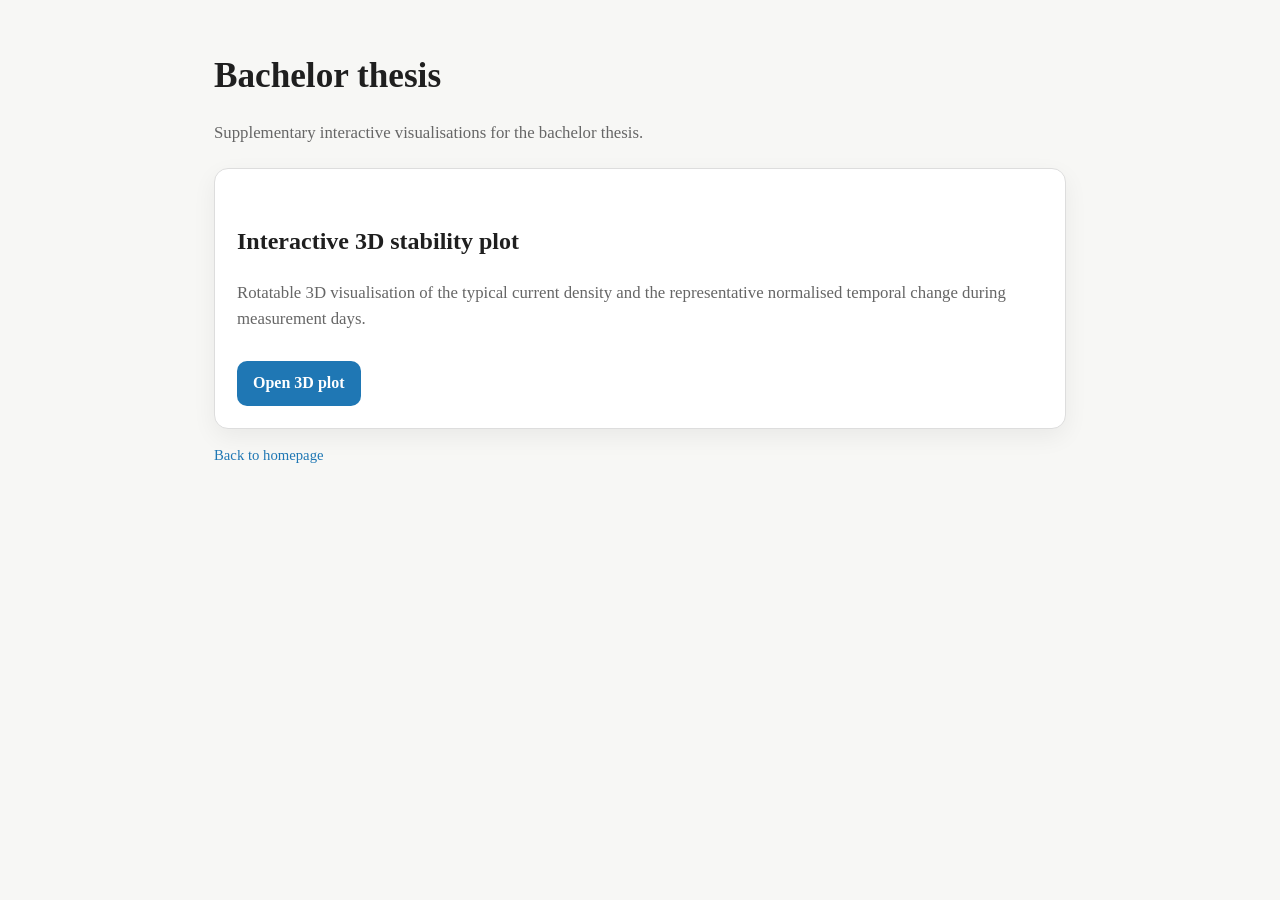
==== bachelor_thesis/index.html @ 7c78da98 "Remove old demo website files" ====
<!DOCTYPE html>
<html lang="en">
<head>
    <meta charset="UTF-8">
    <meta name="viewport" content="width=device-width, initial-scale=1.0">
    <title>Bachelor Thesis</title>
    <style>

:root {
    --bg: #f7f7f5;
    --text: #1f1f1f;
    --muted: #666666;
    --card: #ffffff;
    --border: #dddddd;
    --accent: #1f77b4;
}

* {
    box-sizing: border-box;
}

body {
    margin: 0;
    font-family: Georgia, "Times New Roman", serif;
    background: var(--bg);
    color: var(--text);
    line-height: 1.55;
}

main {
    max-width: 900px;
    margin: 0 auto;
    padding: 56px 24px;
}

h1 {
    margin-top: 0;
    font-size: 2.2rem;
    line-height: 1.15;
}

h2 {
    margin-top: 2rem;
}

p {
    color: var(--muted);
    font-size: 1.05rem;
}

a {
    color: var(--accent);
    text-decoration: none;
}

a:hover {
    text-decoration: underline;
}

.card {
    background: var(--card);
    border: 1px solid var(--border);
    border-radius: 14px;
    padding: 22px;
    margin-top: 22px;
    box-shadow: 0 8px 24px rgba(0, 0, 0, 0.06);
}

.button {
    display: inline-block;
    margin-top: 12px;
    padding: 10px 16px;
    border-radius: 10px;
    background: var(--accent);
    color: white;
    font-weight: bold;
}

.button:hover {
    text-decoration: none;
    filter: brightness(0.95);
}

.small {
    font-size: 0.92rem;
    color: var(--muted);
}

.plot-page {
    max-width: none;
    padding: 24px;
}

.plot-wrapper {
    width: 100%;
    height: calc(100vh - 150px);
    min-height: 620px;
    background: white;
    border: 1px solid var(--border);
    border-radius: 14px;
    padding: 8px;
}

    </style>
</head>
<body>
    <main>
        <h1>Bachelor thesis</h1>

        <p>
            Supplementary interactive visualisations for the bachelor thesis.
        </p>

        <div class="card">
            <h2>Interactive 3D stability plot</h2>
            <p>
                Rotatable 3D visualisation of the typical current density
                and the representative normalised temporal change during
                measurement days.
            </p>

            <a class="button" href="3d_plot/">
                Open 3D plot
            </a>
        </div>

        <p class="small">
            <a href="../">Back to homepage</a>
        </p>
    </main>
</body>
</html>
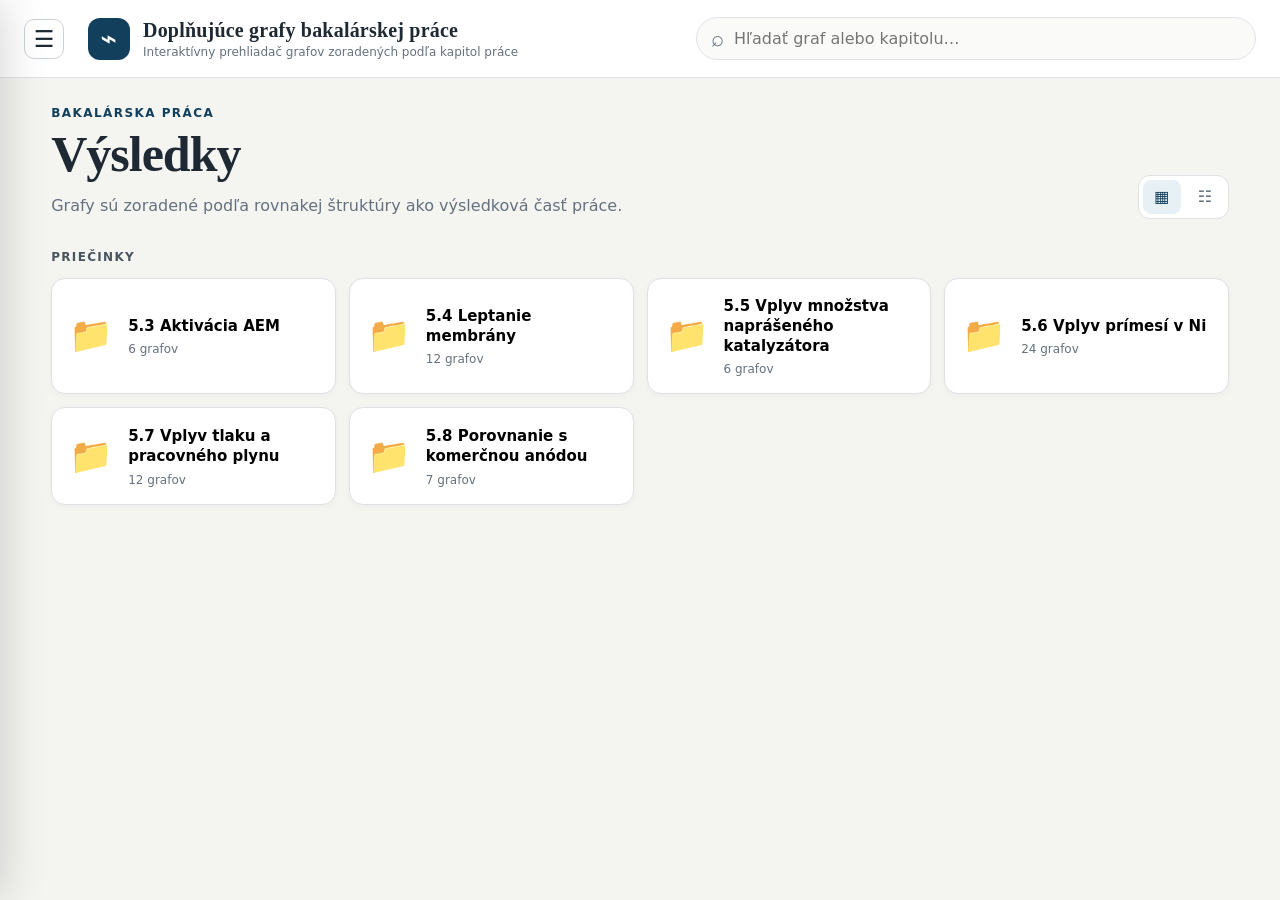
==== commit eaa74956: "Update bachelor thesis plot website" ====
--- a/bachelor_thesis/index.html
+++ b/bachelor_thesis/index.html
@@ -1,132 +1,162 @@
-<!DOCTYPE html>
-<html lang="en">
-<head>
-    <meta charset="UTF-8">
-    <meta name="viewport" content="width=device-width, initial-scale=1.0">
-    <title>Bachelor Thesis</title>
-    <style>
-
-:root {
-    --bg: #f7f7f5;
-    --text: #1f1f1f;
-    --muted: #666666;
-    --card: #ffffff;
-    --border: #dddddd;
-    --accent: #1f77b4;
-}
-
-* {
-    box-sizing: border-box;
-}
-
-body {
-    margin: 0;
-    font-family: Georgia, "Times New Roman", serif;
-    background: var(--bg);
-    color: var(--text);
-    line-height: 1.55;
-}
-
-main {
-    max-width: 900px;
-    margin: 0 auto;
-    padding: 56px 24px;
-}
-
-h1 {
-    margin-top: 0;
-    font-size: 2.2rem;
-    line-height: 1.15;
-}
-
-h2 {
-    margin-top: 2rem;
-}
-
-p {
-    color: var(--muted);
-    font-size: 1.05rem;
-}
-
-a {
-    color: var(--accent);
-    text-decoration: none;
-}
-
-a:hover {
-    text-decoration: underline;
-}
-
-.card {
-    background: var(--card);
-    border: 1px solid var(--border);
-    border-radius: 14px;
-    padding: 22px;
-    margin-top: 22px;
-    box-shadow: 0 8px 24px rgba(0, 0, 0, 0.06);
-}
-
-.button {
-    display: inline-block;
-    margin-top: 12px;
-    padding: 10px 16px;
-    border-radius: 10px;
-    background: var(--accent);
-    color: white;
-    font-weight: bold;
-}
-
-.button:hover {
-    text-decoration: none;
-    filter: brightness(0.95);
-}
-
-.small {
-    font-size: 0.92rem;
-    color: var(--muted);
-}
-
-.plot-page {
-    max-width: none;
-    padding: 24px;
-}
-
-.plot-wrapper {
-    width: 100%;
-    height: calc(100vh - 150px);
-    min-height: 620px;
-    background: white;
-    border: 1px solid var(--border);
-    border-radius: 14px;
-    padding: 8px;
-}
-
-    </style>
-</head>
-<body>
-    <main>
-        <h1>Bachelor thesis</h1>
-
-        <p>
-            Supplementary interactive visualisations for the bachelor thesis.
-        </p>
-
-        <div class="card">
-            <h2>Interactive 3D stability plot</h2>
-            <p>
-                Rotatable 3D visualisation of the typical current density
-                and the representative normalised temporal change during
-                measurement days.
-            </p>
-
-            <a class="button" href="3d_plot/">
-                Open 3D plot
-            </a>
-        </div>
-
-        <p class="small">
-            <a href="../">Back to homepage</a>
-        </p>
-    </main>
-</body>
-</html>
+<!doctype html>
+<html lang="sk">
+<head>
+  <meta charset="utf-8">
+  <meta name="viewport" content="width=device-width, initial-scale=1">
+  <meta name="description" content="Doplňujúce grafy bakalárskej práce">
+  <title>Doplňujúce grafy bakalárskej práce</title>
+  <link rel="icon" href="favicon.svg" type="image/svg+xml">
+  <link rel="stylesheet" href="styles.css">
+</head>
+<body>
+  <header class="topbar">
+    <button class="icon-button sidebar-toggle" id="sidebarToggle" aria-label="Otvoriť navigáciu" aria-expanded="false">☰</button>
+
+    <div class="brand">
+      <div class="brand-mark" aria-hidden="true">⌁</div>
+      <div>
+        <h1 id="siteTitle">Doplňujúce grafy</h1>
+        <p id="siteSubtitle">Bakalárska práca</p>
+      </div>
+    </div>
+
+    <label class="search">
+      <span aria-hidden="true">⌕</span>
+      <input id="searchInput" type="search" placeholder="Hľadať graf alebo kapitolu…" autocomplete="off">
+    </label>
+  </header>
+
+  <div class="app-shell">
+    <aside class="sidebar" id="sidebar">
+      <div class="sidebar-heading">Navigácia</div>
+      <nav id="tree" aria-label="Hierarchia kapitol"></nav>
+    </aside>
+
+    <main class="content">
+      <nav class="breadcrumbs" id="breadcrumbs" aria-label="Drobečková navigácia"></nav>
+
+      <section id="galleryView">
+        <header class="page-heading">
+          <div>
+            <p class="eyebrow" id="sectionEyebrow">Výsledky</p>
+            <h2 id="sectionTitle">Doplňujúce grafy</h2>
+            <p id="sectionSummary">Vyberte kapitolu alebo graf v ľavom paneli.</p>
+          </div>
+
+          <div class="view-switcher" aria-label="Spôsob zobrazenia">
+            <button class="view-button active" data-view="grid" title="Mriežka" aria-label="Mriežka">▦</button>
+            <button class="view-button" data-view="list" title="Zoznam" aria-label="Zoznam">☷</button>
+          </div>
+        </header>
+
+        <section id="folderSection">
+          <h3 class="content-heading" id="folderHeading">Priečinky</h3>
+          <div class="folder-grid" id="folderGrid"></div>
+        </section>
+
+        <section id="fileSection">
+          <h3 class="content-heading" id="fileHeading">Grafy</h3>
+          <div class="plot-grid" id="plotGrid"></div>
+        </section>
+
+        <section class="empty-state hidden" id="emptyState">
+          <div class="empty-icon">⌕</div>
+          <h3>Nič sa nenašlo</h3>
+          <p>Skúste zadať kratší názov alebo číslo kapitoly.</p>
+        </section>
+      </section>
+
+      <section id="workspaceView" class="workspace hidden">
+        <header class="workspace-heading">
+          <div>
+            <button class="back-button" id="backToFolder">← Späť na grafy v priečinku</button>
+            <p class="eyebrow" id="workspaceFolder"></p>
+            <h2 id="workspaceTitle"></h2>
+            <p id="workspaceSummary"></p>
+          </div>
+
+          <div class="workspace-actions">
+            <button class="action-button" id="interactiveToggle" disabled>
+              <span aria-hidden="true">⌁</span>
+              Prepnúť na interaktívne
+            </button>
+            <button class="action-button primary" id="addComparison">
+              <span aria-hidden="true">＋</span>
+              Pridať graf na porovnanie
+            </button>
+            <button class="action-button" id="unifyAxes" disabled title="Dostupné v interaktívnom režime pri kompatibilných grafoch">
+              <span aria-hidden="true">↔</span>
+              Zjednotiť osi
+            </button>
+            <button class="square-button" id="axisSettings" disabled title="Nastavenie osí je dostupné v interaktívnom režime" aria-label="Manuálne nastavenie osí">🔧</button>
+          </div>
+        </header>
+
+        <div class="workspace-status">
+          <div>
+            <strong id="comparisonCount">1 z 4 grafov</strong>
+            <span id="compatibilityText">Statický náhľad</span>
+          </div>
+          <button class="text-button hidden" id="clearComparisons">Zrušiť porovnanie</button>
+        </div>
+
+        <div class="comparison-grid count-1" id="comparisonGrid"></div>
+      </section>
+    </main>
+  </div>
+
+  <div class="backdrop hidden" id="backdrop"></div>
+
+  <dialog class="picker-dialog" id="comparisonDialog">
+    <div class="dialog-header">
+      <div>
+        <p class="eyebrow">Porovnanie grafov</p>
+        <h2>Vyberte ďalší graf</h2>
+        <p>Naraz možno zobraziť najviac štyri grafy.</p>
+      </div>
+      <button class="icon-button" id="closeComparisonDialog" aria-label="Zavrieť">×</button>
+    </div>
+
+    <label class="dialog-search">
+      <span aria-hidden="true">⌕</span>
+      <input id="comparisonSearch" type="search" placeholder="Hľadať podľa názvu grafu alebo priečinka…" autocomplete="off">
+    </label>
+
+    <div class="comparison-list" id="comparisonList"></div>
+  </dialog>
+
+  <dialog class="settings-dialog" id="settingsDialog">
+    <div class="dialog-header compact">
+      <div>
+        <p class="eyebrow">Interaktívny režim</p>
+        <h2>Manuálne nastavenie osí</h2>
+      </div>
+      <button class="icon-button" id="closeSettingsDialog" aria-label="Zavrieť">×</button>
+    </div>
+
+    <form id="axisForm" method="dialog">
+      <label>
+        Použiť na
+        <select id="axisTarget"></select>
+      </label>
+
+      <div class="axis-fields">
+        <label>X minimum<input id="xMin" type="number" step="any" placeholder="automaticky"></label>
+        <label>X maximum<input id="xMax" type="number" step="any" placeholder="automaticky"></label>
+        <label>Y minimum<input id="yMin" type="number" step="any" placeholder="automaticky"></label>
+        <label>Y maximum<input id="yMax" type="number" step="any" placeholder="automaticky"></label>
+      </div>
+
+      <div class="dialog-footer">
+        <button type="button" class="action-button" id="resetAxes">Obnoviť automatické osi</button>
+        <button type="submit" class="action-button primary">Použiť</button>
+      </div>
+    </form>
+  </dialog>
+
+  <div class="toast hidden" id="toast" role="status" aria-live="polite"></div>
+
+  <script src="data.js"></script>
+  <script src="script.js"></script>
+</body>
+</html>
--- a/bachelor_thesis/styles.css
+++ b/bachelor_thesis/styles.css
@@ -0,0 +1,789 @@
+:root {
+  --bg: #f4f4f1;
+  --panel: #ffffff;
+  --panel-soft: #fafaf8;
+  --sidebar: #ecece8;
+  --text: #1e2933;
+  --muted: #65717e;
+  --line: #dde2e5;
+  --line-strong: #cbd2d7;
+  --accent: #123f5c;
+  --accent-strong: #082c43;
+  --accent-soft: #e7f0f5;
+  --folder: #f0b331;
+  --danger: #a23b3b;
+  --shadow: 0 12px 34px rgba(18, 39, 54, .09);
+  --radius: 17px;
+}
+
+* { box-sizing: border-box; }
+html { scroll-behavior: smooth; }
+body {
+  margin: 0;
+  min-height: 100vh;
+  background: var(--bg);
+  color: var(--text);
+  font-family: Inter, ui-sans-serif, system-ui, -apple-system, BlinkMacSystemFont, "Segoe UI", sans-serif;
+}
+button, input, select { font: inherit; }
+button, a { -webkit-tap-highlight-color: transparent; }
+button:focus-visible, input:focus-visible, select:focus-visible {
+  outline: 3px solid rgba(18, 63, 92, .23);
+  outline-offset: 2px;
+}
+.hidden { display: none !important; }
+
+.topbar {
+  position: sticky;
+  z-index: 30;
+  top: 0;
+  min-height: 78px;
+  display: flex;
+  align-items: center;
+  gap: 24px;
+  padding: 12px 24px;
+  background: rgba(255,255,255,.94);
+  border-bottom: 1px solid var(--line);
+  backdrop-filter: blur(16px);
+}
+.brand {
+  min-width: 310px;
+  display: flex;
+  align-items: center;
+  gap: 13px;
+}
+.brand-mark {
+  width: 42px;
+  height: 42px;
+  display: grid;
+  place-items: center;
+  border-radius: 12px;
+  background: var(--accent);
+  color: white;
+  font-size: 28px;
+  font-weight: 800;
+}
+.brand h1 {
+  margin: 0;
+  font-family: Georgia, "Times New Roman", serif;
+  font-size: 20px;
+  letter-spacing: .01em;
+}
+.brand p { margin: 3px 0 0; color: var(--muted); font-size: 12px; }
+.search, .dialog-search {
+  display: flex;
+  align-items: center;
+  gap: 10px;
+  padding: 0 14px;
+  background: var(--panel-soft);
+  border: 1px solid var(--line);
+  border-radius: 999px;
+}
+.search { width: min(560px, 100%); margin-left: auto; }
+.search:focus-within, .dialog-search:focus-within {
+  border-color: #89a6b8;
+  box-shadow: 0 0 0 4px rgba(18,63,92,.08);
+}
+.search span, .dialog-search span { color: var(--muted); font-size: 22px; }
+.search input, .dialog-search input {
+  width: 100%;
+  padding: 11px 0;
+  border: 0;
+  outline: 0;
+  background: transparent;
+  color: var(--text);
+}
+
+.app-shell {
+  display: grid;
+  grid-template-columns: 315px minmax(0, 1fr);
+  min-height: calc(100vh - 78px);
+}
+.sidebar {
+  position: sticky;
+  top: 78px;
+  height: calc(100vh - 78px);
+  overflow-y: auto;
+  padding: 25px 16px 40px;
+  background: var(--sidebar);
+  border-right: 1px solid var(--line-strong);
+}
+.sidebar-heading {
+  padding: 0 12px 10px;
+  color: var(--muted);
+  font-size: 12px;
+  font-weight: 850;
+  letter-spacing: .12em;
+  text-transform: uppercase;
+}
+.tree-list { margin: 0; padding: 0; list-style: none; }
+.tree-list .tree-list {
+  margin: 4px 0 5px 24px;
+  padding-left: 12px;
+  border-left: 1px solid #cbd1d5;
+}
+.tree-item { margin: 2px 0; }
+.tree-row, .tree-plot-row {
+  width: 100%;
+  display: flex;
+  align-items: center;
+  gap: 9px;
+  border: 0;
+  border-radius: 12px;
+  background: transparent;
+  color: #33414c;
+  text-align: left;
+  cursor: pointer;
+  transition: .17s ease;
+}
+.tree-row { min-height: 45px; padding: 8px 10px; font-weight: 700; }
+.tree-plot-row { min-height: 38px; padding: 7px 9px; font-size: 13px; }
+.tree-row:hover, .tree-plot-row:hover { background: rgba(255,255,255,.68); }
+.tree-row.active, .tree-plot-row.active {
+  background: var(--accent);
+  color: white;
+  box-shadow: 0 6px 16px rgba(18,63,92,.18);
+}
+.tree-chevron {
+  width: 12px;
+  flex: 0 0 12px;
+  color: #87939c;
+  font-size: 11px;
+  transition: transform .16s ease;
+}
+.tree-chevron.open { transform: rotate(90deg); }
+.tree-row.active .tree-chevron { color: #e1ebf0; }
+.tree-folder { color: var(--folder); font-size: 18px; }
+.tree-plot-icon { width: 18px; color: #82919a; font-size: 14px; text-align: center; }
+.tree-plot-row.active .tree-plot-icon { color: #dce8ee; }
+.tree-name, .tree-plot-name {
+  overflow: hidden;
+  text-overflow: ellipsis;
+  white-space: nowrap;
+}
+.tree-plot-name { font-weight: 600; }
+.tree-files { margin: 4px 0 8px 37px; padding-left: 11px; border-left: 1px dashed #c7ced2; }
+
+.content { width: min(1530px, 100%); padding: 28px clamp(22px, 4vw, 58px) 70px; }
+.breadcrumbs {
+  min-height: 30px;
+  display: flex;
+  align-items: center;
+  flex-wrap: wrap;
+  gap: 5px;
+  margin-bottom: 21px;
+  color: var(--muted);
+  font-size: 13px;
+}
+.breadcrumbs button {
+  padding: 4px 7px;
+  border: 0;
+  border-radius: 7px;
+  background: transparent;
+  color: inherit;
+  cursor: pointer;
+}
+.breadcrumbs button:hover { background: white; color: var(--accent); }
+.breadcrumbs .current { color: var(--text); font-weight: 750; }
+.breadcrumbs .separator { color: #a0a8ae; }
+
+.page-heading, .workspace-heading {
+  display: flex;
+  align-items: flex-end;
+  justify-content: space-between;
+  gap: 28px;
+  margin-bottom: 31px;
+}
+.eyebrow {
+  margin: 0 0 7px;
+  color: var(--accent);
+  font-size: 12px;
+  font-weight: 900;
+  letter-spacing: .12em;
+  text-transform: uppercase;
+}
+.page-heading h2, .workspace-heading h2 {
+  margin: 0;
+  font-family: Georgia, "Times New Roman", serif;
+  font-size: clamp(30px, 4vw, 50px);
+  line-height: 1.08;
+  letter-spacing: -.02em;
+}
+.page-heading p:last-child, .workspace-heading p:last-child {
+  max-width: 760px;
+  margin: 12px 0 0;
+  color: var(--muted);
+  line-height: 1.6;
+}
+.view-switcher {
+  flex: 0 0 auto;
+  display: flex;
+  gap: 5px;
+  padding: 4px;
+  background: var(--panel);
+  border: 1px solid var(--line);
+  border-radius: 12px;
+}
+.view-button {
+  width: 38px;
+  height: 34px;
+  border: 0;
+  border-radius: 8px;
+  background: transparent;
+  color: var(--muted);
+  cursor: pointer;
+}
+.view-button.active { background: var(--accent-soft); color: var(--accent); }
+.content-heading {
+  margin: 30px 0 14px;
+  color: #49545e;
+  font-size: 12px;
+  letter-spacing: .11em;
+  text-transform: uppercase;
+}
+.folder-grid {
+  display: grid;
+  grid-template-columns: repeat(auto-fill, minmax(235px, 1fr));
+  gap: 13px;
+}
+.folder-card {
+  min-height: 98px;
+  display: flex;
+  align-items: center;
+  gap: 15px;
+  padding: 17px;
+  border: 1px solid var(--line);
+  border-radius: 14px;
+  background: var(--panel);
+  text-align: left;
+  cursor: pointer;
+  box-shadow: 0 2px 7px rgba(17,24,39,.03);
+  transition: transform .17s ease, border-color .17s ease, box-shadow .17s ease;
+}
+.folder-card:hover { transform: translateY(-2px); border-color: #b7c2c9; box-shadow: var(--shadow); }
+.folder-icon-large { flex: 0 0 auto; color: var(--folder); font-size: 35px; }
+.folder-card h4 { margin: 0; font-size: 15px; line-height: 1.35; }
+.folder-card p { margin: 6px 0 0; color: var(--muted); font-size: 12px; }
+.plot-grid {
+  display: grid;
+  grid-template-columns: repeat(auto-fill, minmax(300px, 1fr));
+  gap: 20px;
+}
+.plot-card {
+  overflow: hidden;
+  padding: 0;
+  border: 1px solid var(--line);
+  border-radius: var(--radius);
+  background: var(--panel);
+  color: inherit;
+  text-align: left;
+  cursor: pointer;
+  box-shadow: 0 3px 12px rgba(17,24,39,.04);
+  transition: transform .18s ease, border-color .18s ease, box-shadow .18s ease;
+}
+.plot-card:hover { transform: translateY(-3px); border-color: #b7c2c9; box-shadow: var(--shadow); }
+.plot-thumb {
+  aspect-ratio: 16 / 10;
+  display: grid;
+  place-items: center;
+  overflow: hidden;
+  background: #fff;
+  border-bottom: 1px solid var(--line);
+}
+.plot-thumb img { width: 100%; height: 100%; object-fit: contain; }
+.plot-info { display: block; padding: 16px 17px 18px; }
+.plot-meta {
+  margin: 0 0 7px;
+  color: var(--accent);
+  font-size: 11px;
+  font-weight: 850;
+  letter-spacing: .09em;
+  text-transform: uppercase;
+}
+.plot-info h4 { margin: 0; font-size: 16px; line-height: 1.35; }
+.plot-info p:last-child {
+  display: -webkit-box;
+  overflow: hidden;
+  margin: 9px 0 0;
+  color: var(--muted);
+  font-size: 13px;
+  line-height: 1.5;
+  -webkit-line-clamp: 2;
+  -webkit-box-orient: vertical;
+}
+.plot-grid.list-view { display: flex; flex-direction: column; gap: 9px; }
+.plot-grid.list-view .plot-card { display: grid; grid-template-columns: 165px 1fr; }
+.plot-grid.list-view .plot-thumb { aspect-ratio: auto; min-height: 110px; border-right: 1px solid var(--line); border-bottom: 0; }
+.empty-state { margin: 60px auto; padding: 55px 20px; max-width: 580px; text-align: center; color: var(--muted); }
+.empty-icon { font-size: 45px; }
+.empty-state h3 { margin: 14px 0 6px; color: var(--text); }
+
+
+.workspace { min-width: 0; }
+.back-button, .text-button {
+  padding: 0;
+  border: 0;
+  background: transparent;
+  color: var(--accent);
+  font-weight: 750;
+  cursor: pointer;
+}
+.back-button { margin: 0 0 20px; }
+.back-button:hover, .text-button:hover { text-decoration: underline; }
+.workspace-heading { align-items: flex-end; margin-bottom: 22px; }
+.workspace-heading > div:first-child { min-width: 0; }
+.workspace-actions {
+  max-width: 610px;
+  display: flex;
+  justify-content: flex-end;
+  flex-wrap: wrap;
+  gap: 9px;
+}
+.action-button, .square-button {
+  min-height: 42px;
+  display: inline-flex;
+  align-items: center;
+  justify-content: center;
+  gap: 8px;
+  border: 1px solid var(--line-strong);
+  border-radius: 11px;
+  background: white;
+  color: var(--text);
+  font-size: 13px;
+  font-weight: 780;
+  cursor: pointer;
+}
+.action-button { padding: 9px 14px; }
+.square-button { width: 44px; padding: 0; font-size: 18px; }
+.action-button:hover:not(:disabled), .square-button:hover:not(:disabled) { border-color: #89a3b3; color: var(--accent); }
+.action-button.primary { border-color: var(--accent); background: var(--accent); color: white; }
+.action-button.primary:hover:not(:disabled) { background: var(--accent-strong); }
+.action-button:disabled, .square-button:disabled { opacity: .45; cursor: not-allowed; }
+.workspace-status {
+  display: flex;
+  align-items: center;
+  justify-content: space-between;
+  gap: 16px;
+  margin-bottom: 14px;
+  padding: 13px 16px;
+  border: 1px solid var(--line);
+  border-radius: 13px;
+  background: rgba(255,255,255,.65);
+}
+.workspace-status strong { margin-right: 10px; font-size: 13px; }
+.workspace-status span { color: var(--muted); font-size: 13px; }
+.comparison-grid {
+  display: grid;
+  gap: 18px;
+  min-width: 0;
+}
+.comparison-grid.count-1 { grid-template-columns: minmax(0, 1fr); }
+.comparison-grid.count-2 { grid-template-columns: repeat(2, minmax(0, 1fr)); }
+.comparison-grid.count-3 { grid-template-columns: repeat(2, minmax(0, 1fr)); }
+.comparison-grid.count-3 .comparison-card:last-child { grid-column: 1 / -1; }
+.comparison-grid.count-4 { grid-template-columns: repeat(2, minmax(0, 1fr)); }
+.comparison-card {
+  min-width: 0;
+  overflow: hidden;
+  border: 1px solid var(--line);
+  border-radius: 17px;
+  background: white;
+  box-shadow: 0 5px 18px rgba(17,24,39,.055);
+}
+.comparison-card-header {
+  min-height: 72px;
+  display: flex;
+  align-items: center;
+  justify-content: space-between;
+  gap: 12px;
+  padding: 13px 15px;
+  border-bottom: 1px solid var(--line);
+}
+.comparison-card-header > div { min-width: 0; }
+.comparison-card-header p {
+  overflow: hidden;
+  margin: 0 0 4px;
+  color: var(--accent);
+  font-size: 10px;
+  font-weight: 900;
+  letter-spacing: .08em;
+  text-overflow: ellipsis;
+  text-transform: uppercase;
+  white-space: nowrap;
+}
+.comparison-card-header h3 {
+  overflow: hidden;
+  margin: 0;
+  font-size: 15px;
+  line-height: 1.35;
+  text-overflow: ellipsis;
+  white-space: nowrap;
+}
+.remove-plot {
+  width: 34px;
+  height: 34px;
+  flex: 0 0 34px;
+  border: 1px solid var(--line);
+  border-radius: 9px;
+  background: white;
+  color: var(--muted);
+  cursor: pointer;
+}
+.remove-plot:hover { border-color: #d5abab; color: var(--danger); }
+.comparison-stage {
+  position: relative;
+  min-height: 0;
+  display: grid;
+  place-items: center;
+  overflow: auto;
+  padding: 14px;
+  background:
+    linear-gradient(45deg, #f0f1ed 25%, transparent 25%),
+    linear-gradient(-45deg, #f0f1ed 25%, transparent 25%),
+    linear-gradient(45deg, transparent 75%, #f0f1ed 75%),
+    linear-gradient(-45deg, transparent 75%, #f0f1ed 75%);
+  background-color: #fafbf8;
+  background-position: 0 0, 0 8px, 8px -8px, -8px 0;
+  background-size: 16px 16px;
+}
+.count-1 .comparison-stage { height: clamp(520px, 67vh, 850px); }
+.count-2 .comparison-stage, .count-3 .comparison-stage, .count-4 .comparison-stage { height: clamp(360px, 48vh, 600px); }
+.comparison-stage img { width: 100%; height: 100%; object-fit: contain; background: white; }
+.plotly-host { width: 100%; height: 100%; min-height: 330px; background: white; }
+.plot-error { max-width: 520px; padding: 28px; border: 1px solid #e3caca; border-radius: 13px; background: #fff7f7; color: #7e3333; text-align: center; }
+
+
+dialog { color: var(--text); }
+.picker-dialog, .settings-dialog {
+  width: min(760px, calc(100vw - 28px));
+  max-width: none;
+  max-height: min(820px, calc(100vh - 28px));
+  padding: 0;
+  border: 1px solid var(--line-strong);
+  border-radius: 20px;
+  background: var(--panel);
+  box-shadow: 0 28px 90px rgba(0,0,0,.28);
+}
+dialog::backdrop { background: rgba(12,20,27,.62); backdrop-filter: blur(5px); }
+.dialog-header {
+  display: flex;
+  align-items: flex-start;
+  justify-content: space-between;
+  gap: 18px;
+  padding: 21px 22px 17px;
+  border-bottom: 1px solid var(--line);
+}
+.dialog-header.compact { align-items: center; }
+.dialog-header h2 { margin: 0; font-family: Georgia, "Times New Roman", serif; font-size: 26px; }
+.dialog-header p:last-child { max-width: 590px; margin: 8px 0 0; color: var(--muted); font-size: 13px; line-height: 1.5; }
+.icon-button {
+  width: 40px;
+  height: 40px;
+  display: grid;
+  place-items: center;
+  flex: 0 0 40px;
+  border: 1px solid var(--line-strong);
+  border-radius: 10px;
+  background: white;
+  color: var(--text);
+  font-size: 23px;
+  cursor: pointer;
+}
+.icon-button:hover { border-color: #91a4b1; color: var(--accent); }
+.dialog-search { margin: 16px 20px; }
+.comparison-list { max-height: 580px; overflow-y: auto; padding: 0 20px 22px; }
+.comparison-group { margin-top: 19px; }
+.comparison-group:first-child { margin-top: 2px; }
+.comparison-group-title {
+  margin: 0 0 8px;
+  color: var(--muted);
+  font-size: 11px;
+  font-weight: 900;
+  letter-spacing: .09em;
+  text-transform: uppercase;
+}
+.comparison-option {
+  width: 100%;
+  display: flex;
+  align-items: center;
+  justify-content: space-between;
+  gap: 14px;
+  margin: 6px 0;
+  padding: 12px 13px;
+  border: 1px solid var(--line);
+  border-radius: 12px;
+  background: white;
+  text-align: left;
+  cursor: pointer;
+}
+.comparison-option:hover { border-color: #8da6b6; background: #f8fbfc; }
+.comparison-option strong { display: block; font-size: 14px; }
+.comparison-option small { display: block; margin-top: 4px; color: var(--muted); }
+.compatibility-badge {
+  flex: 0 0 auto;
+  padding: 5px 8px;
+  border-radius: 999px;
+  background: #edf5ef;
+  color: #2c6a3b;
+  font-size: 10px;
+  font-weight: 850;
+}
+.compatibility-badge.other { background: #f1f2f3; color: var(--muted); }
+.settings-dialog form { padding: 21px 22px 22px; }
+.settings-dialog label { display: grid; gap: 7px; color: #43505a; font-size: 12px; font-weight: 750; }
+.settings-dialog input[type="number"], .settings-dialog select {
+  width: 100%;
+  min-height: 42px;
+  padding: 9px 11px;
+  border: 1px solid var(--line-strong);
+  border-radius: 10px;
+  background: white;
+  color: var(--text);
+}
+.axis-fields { display: grid; grid-template-columns: repeat(2, minmax(0,1fr)); gap: 14px; margin-top: 18px; }
+.check-row { display: flex; gap: 24px; margin-top: 19px; }
+.check-row label { display: flex; align-items: center; gap: 8px; }
+.dialog-footer { display: flex; justify-content: flex-end; gap: 9px; margin-top: 24px; padding-top: 18px; border-top: 1px solid var(--line); }
+.toast {
+  position: fixed;
+  z-index: 100;
+  right: 24px;
+  bottom: 24px;
+  max-width: min(430px, calc(100vw - 48px));
+  padding: 13px 16px;
+  border-radius: 12px;
+  background: #132c3c;
+  color: white;
+  font-size: 13px;
+  line-height: 1.45;
+  box-shadow: 0 13px 38px rgba(0,0,0,.25);
+}
+.mobile-only { display: none; }
+.backdrop { display: none; }
+
+@media (max-width: 1120px) {
+  .app-shell { grid-template-columns: 280px minmax(0,1fr); }
+  .workspace-heading { align-items: flex-start; flex-direction: column; }
+  .workspace-actions { max-width: none; justify-content: flex-start; }
+}
+@media (max-width: 900px) {
+  .mobile-only { display: grid; }
+  .topbar { gap: 12px; padding: 10px 14px; }
+  .brand { min-width: 0; }
+  .brand-mark { display: none; }
+  .brand h1 { font-size: 16px; }
+  .brand p { display: none; }
+  .search { max-width: 320px; }
+  .app-shell { display: block; }
+  .sidebar {
+    position: fixed;
+    z-index: 45;
+    top: 0;
+    left: 0;
+    width: min(340px, 89vw);
+    height: 100vh;
+    transform: translateX(-104%);
+    transition: transform .22s ease;
+    box-shadow: 15px 0 45px rgba(0,0,0,.18);
+  }
+  .sidebar.open { transform: translateX(0); }
+  .backdrop {
+    position: fixed;
+    z-index: 40;
+    inset: 0;
+    display: block;
+    background: rgba(0,0,0,.45);
+  }
+  .content { padding: 24px 17px 60px; }
+  .comparison-grid.count-2, .comparison-grid.count-3, .comparison-grid.count-4 { grid-template-columns: 1fr; }
+  .comparison-grid.count-3 .comparison-card:last-child { grid-column: auto; }
+}
+@media (max-width: 620px) {
+  .topbar { flex-wrap: wrap; }
+  .brand { flex: 1; }
+  .search { order: 3; max-width: none; flex-basis: 100%; }
+  .page-heading { display: block; }
+  .view-switcher { width: fit-content; margin-top: 17px; }
+  .folder-grid, .plot-grid { grid-template-columns: 1fr; }
+  .plot-grid.list-view .plot-card { grid-template-columns: 110px 1fr; }
+  .workspace-actions { display: grid; grid-template-columns: 1fr 1fr; width: 100%; }
+  .workspace-actions .action-button { width: 100%; }
+  .workspace-actions .square-button { width: 100%; }
+  .workspace-status { align-items: flex-start; }
+  .workspace-status strong, .workspace-status span { display: block; }
+  .workspace-status span { margin-top: 4px; }
+  .count-1 .comparison-stage, .count-2 .comparison-stage, .count-3 .comparison-stage, .count-4 .comparison-stage { height: 58vh; min-height: 370px; }
+  .axis-fields { grid-template-columns: 1fr; }
+  .check-row { align-items: flex-start; flex-direction: column; gap: 12px; }
+  .dialog-footer { flex-direction: column-reverse; }
+  .dialog-footer .action-button { width: 100%; }
+}
+
+
+
+.sidebar-toggle {
+  display: grid;
+  flex: 0 0 40px;
+}
+
+.app-shell {
+  display: block;
+  min-height: calc(100vh - 78px);
+}
+
+.sidebar {
+  position: fixed;
+  z-index: 45;
+  top: 0;
+  left: 0;
+  width: min(340px, 89vw);
+  height: 100vh;
+  padding-top: 25px;
+  transform: translateX(-104%);
+  transition: transform .22s ease;
+  box-shadow: 15px 0 45px rgba(0, 0, 0, .18);
+}
+
+.sidebar.open {
+  transform: translateX(0);
+}
+
+.backdrop {
+  position: fixed;
+  z-index: 40;
+  inset: 0;
+  display: block;
+  background: rgba(0, 0, 0, .45);
+  opacity: 1;
+}
+
+.content {
+  width: min(1530px, 100%);
+  margin: 0 auto;
+}
+
+
+.comparison-stage {
+  overflow: hidden;
+  padding: 0;
+  background: #ffffff;
+}
+
+.comparison-stage img {
+  display: block;
+  width: 100%;
+  height: 100%;
+  object-fit: contain;
+  background: #ffffff;
+}
+
+
+.comparison-grid.count-1 .comparison-stage {
+  height: auto;
+  min-height: 0;
+}
+
+.comparison-grid.count-1 .comparison-stage img {
+  height: auto;
+  max-height: none;
+  object-fit: contain;
+}
+
+@media (max-width: 900px) {
+  .sidebar-toggle { display: grid; }
+}
+
+.missing-image {
+  width: min(720px, calc(100% - 40px));
+  margin: auto;
+  padding: 24px;
+  border: 1px solid #e3caca;
+  border-radius: 14px;
+  background: #fff7f7;
+  color: #6f2f2f;
+  text-align: center;
+}
+
+.missing-image strong,
+.missing-image span,
+.missing-image code {
+  display: block;
+}
+
+.missing-image span {
+  margin-top: 8px;
+  line-height: 1.5;
+}
+
+.missing-image code {
+  margin-top: 14px;
+  padding: 10px 12px;
+  overflow-wrap: anywhere;
+  border-radius: 8px;
+  background: #ffffff;
+  color: #4f2525;
+}
+
+
+
+
+.comparison-stage.interactive-stage {
+  height: clamp(390px, 50vh, 650px);
+  min-height: 390px;
+}
+
+.comparison-grid.count-1
+.comparison-stage.interactive-stage {
+  height: clamp(560px, 72vh, 900px);
+  min-height: 560px;
+}
+
+.plotly-host,
+.plotly-host .plot-container,
+.plotly-host .svg-container {
+  width: 100% !important;
+  height: 100% !important;
+}
+
+@media (max-width: 620px) {
+  .comparison-stage.interactive-stage,
+  .comparison-grid.count-1
+  .comparison-stage.interactive-stage {
+    height: 62vh;
+    min-height: 410px;
+  }
+}
+
+
+.interactive-load-error {
+  width: min(620px, calc(100% - 40px));
+  margin: auto;
+  padding: 24px;
+  border: 1px solid #e2c7c7;
+  border-radius: 14px;
+  background: #fff8f8;
+  color: #6b2e2e;
+  text-align: center;
+}
+
+.interactive-load-error strong,
+.interactive-load-error span {
+  display: block;
+}
+
+.interactive-load-error span {
+  margin-top: 8px;
+  overflow-wrap: anywhere;
+  line-height: 1.5;
+}
+
+.interactive-load-error button {
+  margin-top: 16px;
+  padding: 9px 14px;
+  border: 1px solid #d2b0b0;
+  border-radius: 9px;
+  background: white;
+  color: #6b2e2e;
+  font-weight: 700;
+  cursor: pointer;
+}
